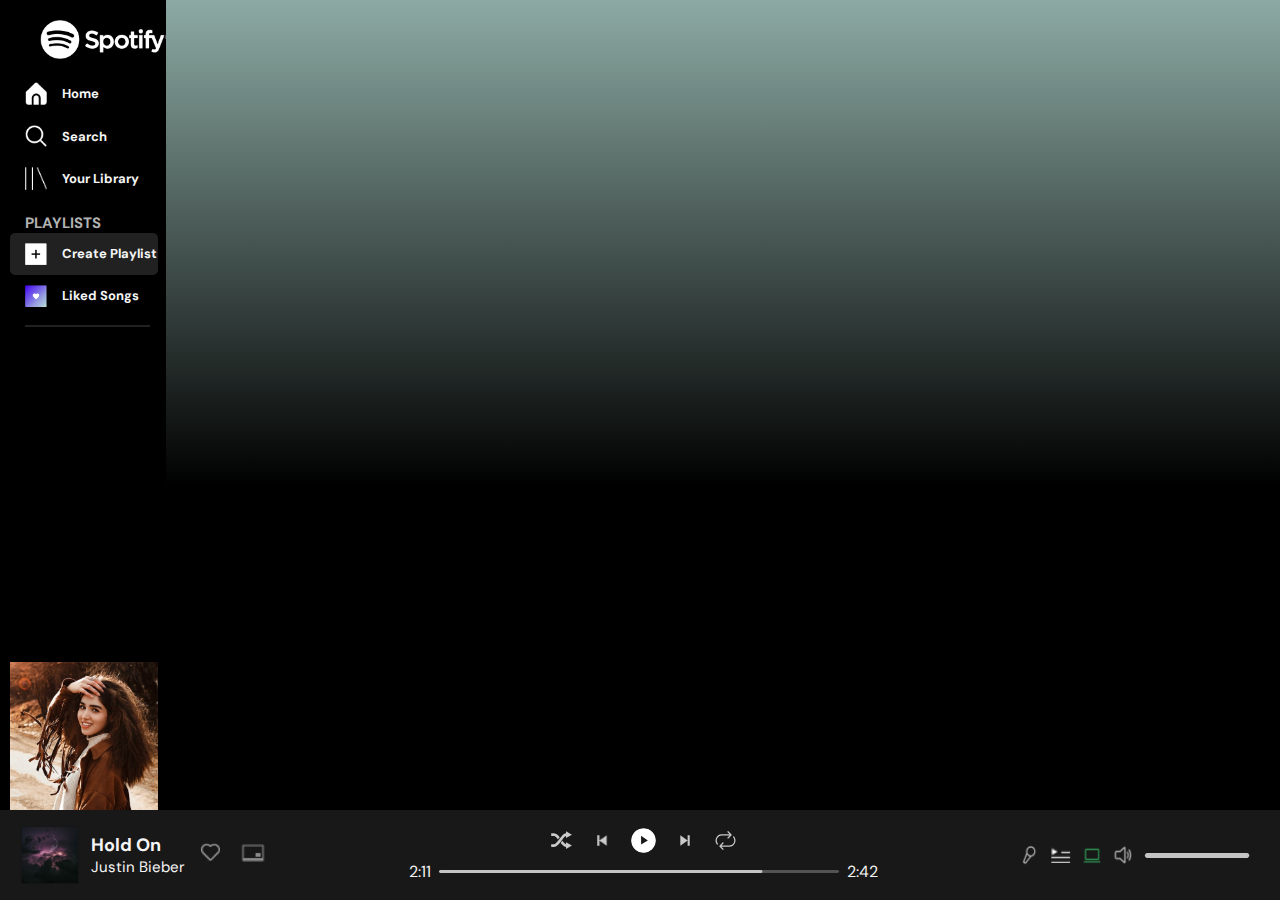
==== playlist.html @ 14665711 "Responsive for Mobile view" ====
<!DOCTYPE html>
<html lang="en">
  <head>
    <meta charset="UTF-8" />
    <meta name="viewport" content="width=device-width, initial-scale=1.0" />
    <link rel="stylesheet" href="playlist.css" />
    <title>Document</title>
  </head>
  <body>
    <div class="container">
      <!--************************ 30% left part ******************-->
      <div class="left-nav">
        <img src="Icons/Spotify logo.png" alt="" class="logo" />

        <!-- **************************************************************************** -->
        <div class="home-container">
          <div class="home ">
            <img src="Icons/Home.png" alt="" class="leftnavimg" />
            <h2 class="leftnavh2">Home</h2>
          </div>

          <div class="search">
            <img src="Icons/Search.png" alt="" class="leftnavimg" />
            <h2 class="leftnavh2">Search</h2>
          </div>

          <div class="library ">
            <img src="Icons/Your library.png" alt="" class="leftnavimg" />
            <h2 class="leftnavh2">Your Library</h2>
          </div>
        </div>

        <!-- **************************************************************** -->

        <div class="playlist-container">
          <h2>PLAYLISTS</h2>
          <div class="playlist active">
            <img src="Icons/plus.png" alt="" class="leftnavimg" />
            <h2 class="leftnavh2">Create Playlist</h2>
          </div>

          <div class="liked-songs">
            <img src="Icons/purpleheart.png" alt="" class="leftnavimg" />
            <h2 class="leftnavh2">Liked Songs</h2>
          </div>

          <div class="line"></div>
        </div>
        
        <div class="leftnav-Bottom">
            <img src="Icons/imgs/album art.png" alt="">
        </div>

      </div>

      <!-- ******************************************************* -->

      <!-- ************************************************************** -->

      <!-- *************** 70%part Right ***************** -->
      <div class="right-part">
        <div class="right60-Top"></div>
        <div class="right40-Bottom"></div>
      </div>
    </div>


    <!--****************Player Controls part Bottom********  -->

    <div class="bottom">
        <!-- ===========Bottom left============== -->
        <div class="songName">
          <img src="Icons/imgs/Rectangle 9.png" alt="" />
          <div>
            <h2>Hold On</h2>
            <p>Justin Bieber</p>
          </div>
          <!-- <div class="heart">&#x2661;</div> -->
          <div class="heart">
            <img class="heart" src="Icons/heart.png" alt="">
          </div>
          
          <div class="heart">
          <img src="Icons/pip.png" alt="">
        </div>


        </div>
  
        <!-- ===========Bottom Middle============== -->
        <div class="playControls">
          <div class="control">
            <img class="musichov" src="Icons/shuffle.svg" alt="shuffle" />
            <img class="musichov" src="Icons/previous.png" alt="backward" />
            <img class="musichov play" src="Icons/resume.svg" alt="play/pause" />
            <img class="musichov" src="Icons/next.svg" alt="forward" />
            <img class="musichov" src="Icons/loop.svg" alt="loop" />
          </div>
          <div class="bar">
            <p>2:11</p>
            <img class="music-bar" src="Icons/musicbar.png" alt="" />
            <p>2:42</p>
          </div>
        </div>
  
        <!-- ===========Bottom Right============== -->
        <div class="volume">
          <img class="vol" src="Icons/microphone.png" alt="" />
          <img class="vol" src="Icons/list.png" alt="" />
          <img class="vol" src="Icons/carbon_laptop.png" alt="" />
          <img class="vol" src="Icons/speaker-white.png" alt="" />
          <img src="Icons/volume-bar.png" alt="" />
         
        </div>
      </div>
  </body>
</html>
---- playlist.css ----
@import url('https://fonts.googleapis.com/css2?family=DM+Sans:ital,opsz,wght@0,9..40,100;0,9..40,200;0,9..40,300;0,9..40,400;0,9..40,500;0,9..40,600;0,9..40,700;0,9..40,800;0,9..40,900;0,9..40,1000;1,9..40,100;1,9..40,200;1,9..40,300;1,9..40,400;1,9..40,500;1,9..40,600;1,9..40,700;1,9..40,800;1,9..40,900;1,9..40,1000&display=swap');

*{
    margin: 0;
    padding: 0;
    box-sizing: border-box;
    font-family: 'DM Sans', sans-serif;


   }
   *::-webkit-scrollbar {
      display: none;
    }
   


.container{
    width: 100%;
    height: 90vh;
    display: flex;
    background-color: #000000;
}

.left-nav{
    margin-left: 10px;
    padding-top: 20px;
    width: 14%;
    display: flex;
    flex-direction: column;
    /* justify-content: space-between;   */
    gap: .8rem;
    background-color: #000000;
    height: 100%;
    overflow-y: scroll;
    position: relative;
}


.right-part{
   overflow-y: scroll;
    width: 85%;
    height: 100%;
    background-color: #212121;
    
}
.logo{
    width: 130px;
    margin-left: 30px;
}
.home, .search, .library, .playlist,
 .liked-songs, .episodes, .install{
    display: flex;
    align-items: center;
    padding-top: 10px;
    padding-bottom: 10px;
    padding-left: 15px;
    border-radius: 5px;
    width: 95%;
    transition: all 0.2s ease-in-out;
 }

 .home:hover, .search:hover, 
 .library:hover, .playlist:hover,
 .liked-songs:hover, .episodes:hover, .install:hover{
  cursor: pointer;
  background-color: #212121;
 }
 
.home-container, .playlist-container, 
.fav-tags{
    display: flex;
    flex-direction: column;
}

.active{
    background-color: #212121;
    
}


 .leftnavh2{
    font-size: 13px;
    color: whitesmoke;
 }

 .leftnavimg{
    width: 22px;
    margin-right: 15px;
 }
.playlist-container>h2{
    color: #B3B3B3;
    font-size: 15px;
    padding-left: 15px;
}
.line{
    width: 80%;
    height: 2px;
    background-color: #212121;
    justify-content: center;
    margin-top: 8px;
    margin-left: 15px;
}


.right-part{
    background-color: red;
}

.leftnav-Bottom>img{
    position: absolute;
    bottom: 0px;
    width: 95%
}


/* **********Right Part Startss********** */

.right-part{
  display: flex;
  flex-direction: column;
  justify-content: space-between;
  width: 100%;
  height: 100%;
}
.right60-Top{
  background-image: linear-gradient(#8CAAA3,#000000);
  width: 100%;
  height: 60%;
}
.right40-Bottom{
  background-color: #000000;
  width: 100%;
  height: 40%;
}




/* *********Bottom Palyer Controls Part************* */

.bottom{
    padding: 40px 20px;
    width: 100%;
    height: 10vh;
    background-color: #181818;
    display: flex;
    justify-content: space-between;
    align-items: center;
    
   
  }
  /* <!-- ===========Bottom left============== */
  .songName{
    display: flex;
    align-items: center;
    gap: 0.7rem;
  }
  .songName img{
    width: 60px;
  }
  .songName>div>h2{
    font-size: 18px;
    color: whitesmoke;
  }
  .songName>div>p{
    font-size: 15px;
    color: whitesmoke;
  }
 
 
  /* <!-- ===========Bottom Middle============= */
  .playControls{
    display: flex;
    flex-direction: column;
    gap: 0.5rem;
    
  }
  .playControls>.control{
    display: flex;
    justify-content: center;
    align-items: center;
    gap: 1rem;
  }
  .control>img{
    width: 25px;
  }
  
  .bar{
    display: flex;
    align-items: center;
    gap: 0.5rem;
    color: whitesmoke;
  }
  .music-bar{
    width: 400px;
  }
  .musichov{
   mix-blend-mode: screen;
   transition: all 0.2s ease-in;
  }
  .musichov:hover{
   box-shadow: 1px 1px 20px gray;
   cursor: pointer;
  }
  .play{
    border-radius: 50%;
    overflow: hidden;
   }
 
  /* <!-- ===========Bottom Right============= */
  .volume{
    display: flex;
    align-items: center;
    gap: 0.7rem;
    padding-right: 10px;
  }
  .vol{
    width: 20px;
    mix-blend-mode: screen;
    transition: all 0.2s ease-in;
  }
 
  .black-spek{
    width: 45px;
  }
  .vol:hover{
   box-shadow: 1px 1px 10px rgb(71, 71, 71);
   cursor: pointer;
  }
  
/* 
  .heart {
    color: white;
  } */
  .heart>img{
    width: 30px;
  }
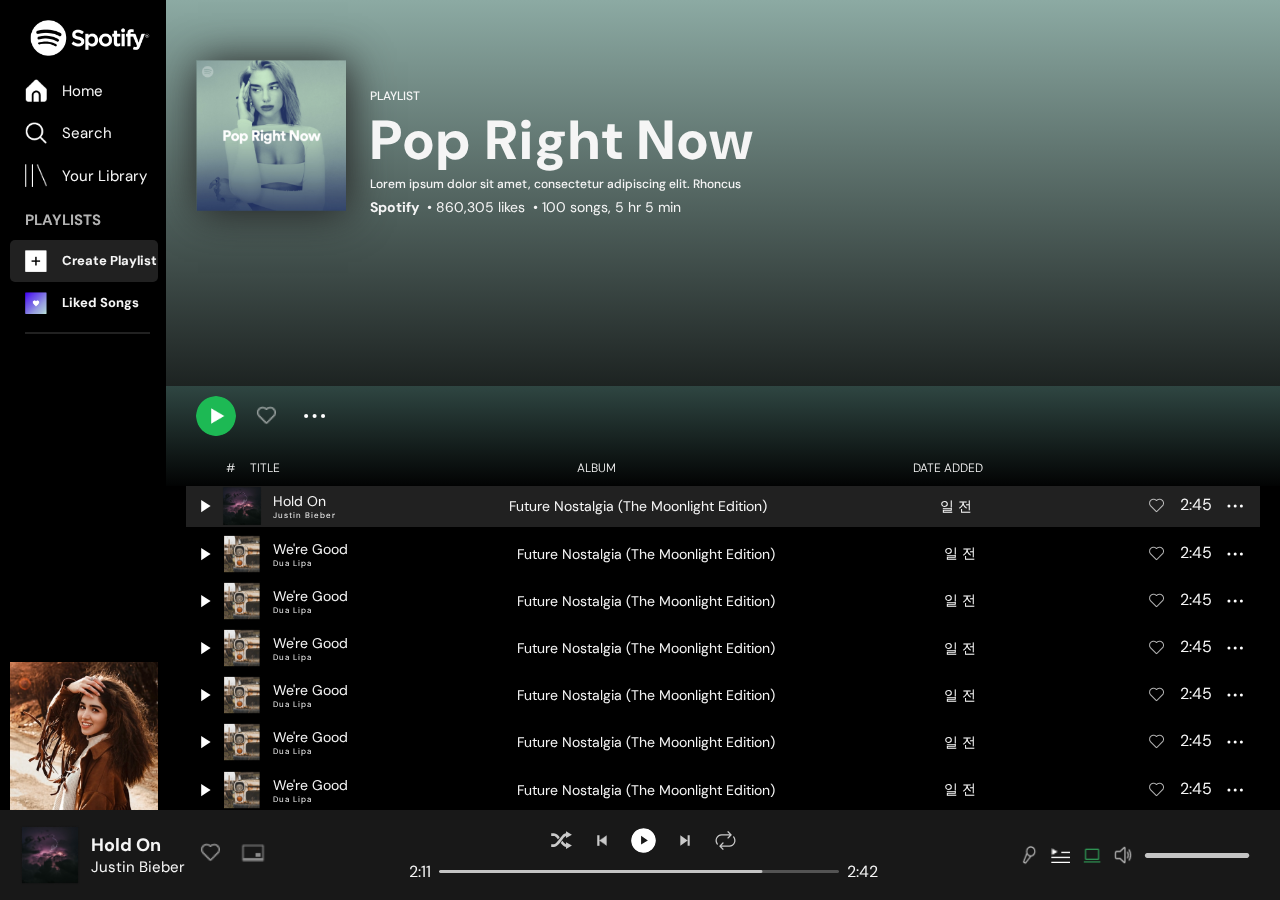
==== commit a8535009: "full complete" ====
--- a/playlist.html
+++ b/playlist.html
@@ -14,19 +14,22 @@
 
         <!-- **************************************************************************** -->
         <div class="home-container">
-          <div class="home ">
+          <div class="home">
             <img src="Icons/Home.png" alt="" class="leftnavimg" />
-            <h2 class="leftnavh2">Home</h2>
+            <!-- <h2 class="leftnavh2">Home</h2> -->
+            <a href="index.html">Home</a>
           </div>
 
           <div class="search">
             <img src="Icons/Search.png" alt="" class="leftnavimg" />
-            <h2 class="leftnavh2">Search</h2>
-          </div>
-
-          <div class="library ">
+            <!-- <h2 class="leftnavh2">Search</h2> -->
+            <a href="#">Search</a>
+          </div>
+
+          <div class="library">
             <img src="Icons/Your library.png" alt="" class="leftnavimg" />
-            <h2 class="leftnavh2">Your Library</h2>
+            <!-- <h2 class="leftnavh2">Your Library</h2> -->
+            <a href="#">Your Library</a>
           </div>
         </div>
 
@@ -46,11 +49,10 @@
 
           <div class="line"></div>
         </div>
-        
+
         <div class="leftnav-Bottom">
-            <img src="Icons/imgs/album art.png" alt="">
-        </div>
-
+          <img src="Icons/imgs/album art.png" alt="" />
+        </div>
       </div>
 
       <!-- ******************************************************* -->
@@ -59,59 +61,268 @@
 
       <!-- *************** 70%part Right ***************** -->
       <div class="right-part">
-        <div class="right60-Top"></div>
-        <div class="right40-Bottom"></div>
+        <div class="right60-Top">
+        
+          <div class="T60top">
+            <div class="music-banner">
+              <img src="Icons/imgs/pop-rn3.png" alt="">
+            </div>
+            <div>
+              <div class="texts">
+                <p>PLAYLIST</p>
+                <h1>Pop Right Now</h1>
+                <p>Lorem ipsum dolor sit amet, consectetur adipiscing elit. Rhoncus</p>
+              </div>
+    
+              <div class="uls">
+                <p>Spotify</p>
+                <p>&#8226; 860,305 likes</p> 
+                <p>&#8226; 100 songs, 5 hr 5 min</p>          
+              </div>
+            </div>
+          </div>
+          
+
+
+
+          <div class="greenheart">
+            <div>
+              <img class="play" id="greenplay" src="Icons/play.png" alt="">
+              <img src="Icons/heart.png" alt="">
+              <img src="Icons/threedot.svg" alt="">
+            </div>
+            
+            <div class="bottomHash">
+              <pre>#     TITLE</pre>
+              <p>ALBUM</p>
+              <p>DATE ADDED</p>
+              <div></div>
+            </div>
+          </div>
+
+          
+         
+        </div>
+
+
+
+
+
+
+
+
+
+
+
+<!--******* 1st Horizontal Card*************** -->
+        <div class="right40-Bottom">
+          <div class="plying-songs active">
+            <div>
+              <img src="Icons/Polygon.svg" alt="play" />
+              <img class="playing" src="Icons/imgs/Rectangle 9.png" alt="">
+                <div class="song-name">
+                  <h3>Hold On</h3>
+                  <p class="singer">Justin Bieber</p>
+                </div>
+            </div>
+            <p>Future Nostalgia (The Moonlight Edition)</p>
+            <p class="korean">일 전</p>
+            <div>
+              <img src="Icons/heart.png" alt="liked">
+              <p>2:45</p>
+              <img src="Icons/threedot.svg" alt="">
+            </div>
+          </div>
+          <!-- **********second******************************************* -->   
+          <div class="plying-songs">
+            <div>
+              <img src="Icons/Polygon.svg" alt="play" />
+              <img class="playing" src="Icons/list img.png" alt="">
+                <div class="song-name">
+                  <h3>We're Good</h3>
+                  <p class="singer">Dua Lipa</p>
+                </div>
+            </div>
+            <p>Future Nostalgia (The Moonlight Edition)</p>
+            <p class="korean">일 전</p>
+            <div>
+              <img src="Icons/heart.png" alt="liked">
+              <p>2:45</p>
+              <img src="Icons/threedot.svg" alt="">
+            </div>
+          </div>
+ <!-- **********third******************************************* -->  
+          <div class="plying-songs">
+            <div>
+              <img src="Icons/Polygon.svg" alt="play" />
+              <img class="playing" src="Icons/list img.png" alt="">
+                <div class="song-name">
+                  <h3>We're Good</h3>
+                  <p class="singer">Dua Lipa</p>
+                </div>
+            </div>
+            <p>Future Nostalgia (The Moonlight Edition)</p>
+            <p class="korean">일 전</p>
+            <div>
+              <img src="Icons/heart.png" alt="liked">
+              <p>2:45</p>
+              <img src="Icons/threedot.svg" alt="">
+            </div>
+          </div>
+   <!-- **********fourth******************************************* -->  
+          <div class="plying-songs">
+            <div>
+              <img src="Icons/Polygon.svg" alt="play" />
+              <img class="playing" src="Icons/list img.png" alt="">
+                <div class="song-name">
+                  <h3>We're Good</h3>
+                  <p class="singer">Dua Lipa</p>
+                </div>
+            </div>
+            <p>Future Nostalgia (The Moonlight Edition)</p>
+            <p class="korean">일 전</p>
+            <div>
+              <img src="Icons/heart.png" alt="liked">
+              <p>2:45</p>
+              <img src="Icons/threedot.svg" alt="">
+            </div>
+          </div>
+ <!-- **********fifth******************************************* -->  
+
+          <div class="plying-songs">
+            <div>
+              <img src="Icons/Polygon.svg" alt="play" />
+              <img class="playing" src="Icons/list img.png" alt="">
+                <div class="song-name">
+                  <h3>We're Good</h3>
+                  <p class="singer">Dua Lipa</p>
+                </div>
+            </div>
+            <p>Future Nostalgia (The Moonlight Edition)</p>
+            <p class="korean">일 전</p>
+            <div>
+              <img src="Icons/heart.png" alt="liked">
+              <p>2:45</p>
+              <img src="Icons/threedot.svg" alt="">
+            </div>
+          </div>
+
+    <!-- **********sixth******************************************* -->         
+          <div class="plying-songs">
+            <div>
+              <img src="Icons/Polygon.svg" alt="play" />
+              <img class="playing" src="Icons/list img.png" alt="">
+                <div class="song-name">
+                  <h3>We're Good</h3>
+                  <p class="singer">Dua Lipa</p>
+                </div>
+            </div>
+            <p>Future Nostalgia (The Moonlight Edition)</p>
+            <p class="korean">일 전</p>
+            <div>
+              <img src="Icons/heart.png" alt="liked">
+              <p>2:45</p>
+              <img src="Icons/threedot.svg" alt="">
+            </div>
+          </div>
+
+    <!-- **********seventh******************************************* -->         
+          <div class="plying-songs">
+            <div>
+              <img src="Icons/Polygon.svg" alt="play" />
+              <img class="playing" src="Icons/list img.png" alt="">
+                <div class="song-name">
+                  <h3>We're Good</h3>
+                  <p class="singer">Dua Lipa</p>
+                </div>
+            </div>
+            <p>Future Nostalgia (The Moonlight Edition)</p>
+            <p class="korean">일 전</p>
+            <div>
+              <img src="Icons/heart.png" alt="liked">
+              <p>2:45</p>
+              <img src="Icons/threedot.svg" alt="">
+            </div>
+          </div>
+
+        </div>
+
+
       </div>
     </div>
 
-
     <!--****************Player Controls part Bottom********  -->
 
     <div class="bottom">
-        <!-- ===========Bottom left============== -->
-        <div class="songName">
-          <img src="Icons/imgs/Rectangle 9.png" alt="" />
-          <div>
-            <h2>Hold On</h2>
-            <p>Justin Bieber</p>
-          </div>
-          <!-- <div class="heart">&#x2661;</div> -->
-          <div class="heart">
-            <img class="heart" src="Icons/heart.png" alt="">
-          </div>
-          
-          <div class="heart">
-          <img src="Icons/pip.png" alt="">
-        </div>
-
-
-        </div>
-  
-        <!-- ===========Bottom Middle============== -->
-        <div class="playControls">
-          <div class="control">
-            <img class="musichov" src="Icons/shuffle.svg" alt="shuffle" />
-            <img class="musichov" src="Icons/previous.png" alt="backward" />
-            <img class="musichov play" src="Icons/resume.svg" alt="play/pause" />
-            <img class="musichov" src="Icons/next.svg" alt="forward" />
-            <img class="musichov" src="Icons/loop.svg" alt="loop" />
-          </div>
-          <div class="bar">
-            <p>2:11</p>
-            <img class="music-bar" src="Icons/musicbar.png" alt="" />
-            <p>2:42</p>
-          </div>
-        </div>
-  
-        <!-- ===========Bottom Right============== -->
-        <div class="volume">
-          <img class="vol" src="Icons/microphone.png" alt="" />
-          <img class="vol" src="Icons/list.png" alt="" />
-          <img class="vol" src="Icons/carbon_laptop.png" alt="" />
-          <img class="vol" src="Icons/speaker-white.png" alt="" />
-          <img src="Icons/volume-bar.png" alt="" />
-         
-        </div>
-      </div>
+      <!-- ===========Bottom left============== -->
+      <div class="songName">
+        <img src="Icons/imgs/Rectangle 9.png" alt="" />
+        <div>
+          <h2>Hold On</h2>
+          <p>Justin Bieber</p>
+        </div>
+        <!-- <div class="heart">&#x2661;</div> -->
+        <div class="heart">
+          <img class="heart" src="Icons/heart.png" alt="" />
+        </div>
+
+        <div class="heart pip">
+          <img src="Icons/pip.png" alt="" />
+        </div>
+      </div>
+      <div class="media-play">
+        <img class="musichov play" src="Icons/resume.svg" alt="play/pause" />
+      </div>
+
+      <!-- ===========Bottom Middle============== -->
+      <div class="playControls">
+        <div class="control">
+          <img class="musichov" src="Icons/shuffle.svg" alt="shuffle" />
+          <img class="musichov" src="Icons/previous.png" alt="backward" />
+          <img class="musichov play" src="Icons/resume.svg" alt="play/pause" />
+          <img class="musichov" src="Icons/next.svg" alt="forward" />
+          <img class="musichov" src="Icons/loop.svg" alt="loop" />
+        </div>
+        <div class="bar">
+          <p>2:11</p>
+          <img class="music-bar" src="Icons/musicbar.png" alt="" />
+          <p>2:42</p>
+        </div>
+       
+      </div>
+
+      <!-- ===========Bottom Right============== -->
+      <div class="volume">
+        <img class="vol" src="Icons/microphone.png" alt="" />
+        <img class="vol" src="Icons/list.png" alt="" />
+        <img class="vol" src="Icons/carbon_laptop.png" alt="" />
+        <img class="vol" src="Icons/speaker-white.png" alt="" />
+        <img src="Icons/volume-bar.png" alt="" />
+      </div>
+    </div>
+
+
+
+<!-- /***************MEdia Buttons********** -->
+    <div class="home-container-media">
+      <div class="home-media">
+        <img src="Icons/Home.png" alt=""/>
+        <a href="index.html">Home</a>
+      </div>
+
+      <div class="search-media">
+        <img src="Icons/Search.png" alt=""/>
+       <a href="#">Search</a>
+      </div>
+
+      <div class="library-media">
+        <img src="Icons/Your library.png" alt=""/>
+        <a href="#">Your Library</a>
+      </div>
+    </div>
+
+
+
+
   </body>
 </html>
--- a/playlist.css
+++ b/playlist.css
@@ -11,6 +11,12 @@
    *::-webkit-scrollbar {
       display: none;
     }
+    a{
+      color: whitesmoke;
+      text-decoration: none;
+      font-size: 15px;
+    }
+
    
 
 
@@ -44,8 +50,8 @@
     
 }
 .logo{
-    width: 130px;
-    margin-left: 30px;
+    width: 120px;
+    margin-left: 20px;
 }
 .home, .search, .library, .playlist,
  .liked-songs, .episodes, .install{
@@ -91,6 +97,7 @@
     color: #B3B3B3;
     font-size: 15px;
     padding-left: 15px;
+    margin-bottom: 10px;
 }
 .line{
     width: 80%;
@@ -111,6 +118,9 @@
     bottom: 0px;
     width: 95%
 }
+.right40-Bottom{
+  overflow-y: scroll;
+}
 
 
 /* **********Right Part Startss********** */
@@ -131,7 +141,162 @@
   background-color: #000000;
   width: 100%;
   height: 40%;
-}
+  display: flex;
+  flex-direction: column;
+  gap: 0.4rem;
+}
+
+
+
+
+
+
+
+/* Bottom 40% *******************/
+
+.plying-songs{
+  height: 45px;
+  
+  display: flex;
+  color: whitesmoke;
+  justify-content: space-between;
+  align-items: center;
+  padding: 0 15px;
+  margin: 0 20px;
+  transition: all 0.2s ease-in-out;
+  
+}
+.plying-songs:hover{
+  background-color: #212121;
+}
+
+.playing{
+  width: 40px;
+  height: 40px;
+}
+
+
+.plying-songs>div:first-child{
+  /* background-color: red; */
+  display: flex;
+  align-items: center;
+  gap: 0.7rem;
+
+}
+.plying-songs>div:last-child{
+  display: flex;
+  gap: .7rem;
+}
+.song-name>h3{
+  font-size: 14px;
+  font-weight: 400;
+}
+.song-name>p{
+  font-size: 8px;
+  font-weight: 400;
+  letter-spacing: 1px;
+}
+.plying-songs>p{
+  font-size: 14px;
+}
+
+
+
+
+/* top60*********** */
+.right60-Top{
+  width: 100%;
+  
+  padding-top: 60px;
+  display: flex;
+  flex-direction: column;
+  justify-content: space-between;
+
+}
+.T60top{
+  display: flex;
+  align-items: end;
+  gap: 1.5rem;
+  padding-left: 30px;
+  color: whitesmoke;
+}
+.texts>h1{
+  font-size:55px;
+  font-weight: 800;
+  color: whitesmoke;
+  letter-spacing: 2px;
+}
+.texts{
+  margin-bottom: .4rem;
+}
+.texts>p{
+  font-size: 12px;
+  font-weight: 500;
+}
+.uls{
+  display: flex;
+  gap: .5rem; 
+}
+.uls>p{
+  font-size: 14px;
+}
+.uls>p:first-child{
+  font-weight: bold;
+}
+
+.music-banner>img{
+  width: 150px;
+  box-shadow: 2px 2px 40px #212121;
+}
+
+.greenheart{
+  background-color: #1D2322;
+  background-image: linear-gradient(#2f4642, #020303);
+  padding-left: 30px;
+  display: flex;
+  flex-direction: column;
+  gap: 1.5rem;
+  padding-top: 10px;
+  padding-bottom: 10px;
+}
+.greenheart>div:first-child{
+  display: flex;
+  align-items: center;
+  gap: 1rem;
+}
+.greenheart>div:first-child>img{
+  width:30px;
+}
+
+#greenplay{
+  width: 40px;
+}
+
+
+
+
+.bottomHash{
+  padding-left: 30px;
+  display: flex;
+  justify-content: space-between;
+  color: whitesmoke;
+  font-size: 12px;
+  font-weight: 300;
+
+  padding-left: 30px;
+}
+
+
+
+
+
+
+
+
+
+
+
+
 
 
 
@@ -234,4 +399,191 @@
   } */
   .heart>img{
     width: 30px;
-  }+  }
+
+  .home-container-media{
+    display: none;
+  }
+  .media-play{
+    display: none;
+  }
+
+
+
+
+
+
+
+
+
+
+
+  /* Media Queries */
+ /* Extra small devices (phones, 600px and down) */
+@media only screen and (max-width: 412px) {
+   
+  body{
+    background-color: #000000;
+  }
+  .left-nav{
+    display: none;
+  }
+  .playControls{
+    display: none;
+  }
+  .volume{
+    display: none;
+  }
+  .pip{
+    display: none;
+  }
+  .container{
+    height: 84vh;
+  }
+  .T60top{
+    display: flex;
+    flex-direction: column;
+    align-items: center;
+    padding-left: 0;
+    gap: 1rem;
+  }
+  .texts>h1{
+    font-size: 40px;
+    letter-spacing: 0;
+  }
+  .music-banner>img{
+    width: 180px;
+  }
+  .texts>p:last-child{
+    display: none;
+  }
+  .right60-Top{
+    padding-top: 40px;
+  }
+  .greenheart{
+    padding-left: 0;
+  }
+  .greenheart>div:first-child {
+    padding-left: 30px;
+   
+}
+.plying-songs>p {
+  font-size: 10px;
+}
+.song-name>h3 {
+  font-size: 11px;
+}
+.singer{
+  display: none;
+}
+.korean{
+  display: none;
+}
+
+.plying-songs {
+  margin: 0 0;
+}
+.songName>div>p {
+  font-size: 12px;
+  
+}
+.songName>div>h2 {
+  font-size: 16px;;
+}
+
+.media-play{
+
+  display: block;
+ 
+}
+.media-play>img{
+  width: 35px;
+}
+.home-media, 
+.search-media, 
+.library-media{
+  transition: all 0.2s ease-in-out;
+}
+
+.home-media>img:hover, 
+.search-media>img:hover, 
+.library-media>img:hover{
+  transform: rotate(10deg);
+}
+
+
+
+
+
+
+
+  /* Bottom */
+  .home-container-media{
+    display: flex;
+    width: 100%;
+   
+    justify-content: space-between;
+    align-items: center;
+    background-color:#181818;
+    padding: 9px 30px;
+    
+  }
+  .home-media,.search-media, .library-media {
+    display: flex;
+    flex-direction: column;
+    /* background-color: #1ED760; */
+    align-items: center;
+  }
+  .home-media>img, .search-media>img, 
+  .library-media>img {
+    width: 20px;
+  }
+  .home-media>a, .search-media>a, 
+  .library-media>a{
+    font-size: 13px;
+    padding-top: 5px;
+  }
+
+  
+
+}
+
+
+
+
+
+
+
+
+
+
+@media only screen and (max-width: 600px) and (min-width: 400px){
+  body{
+
+    background-color: red;
+  }
+}
+
+/* Small devices (portrait tablets and large phones, 600px and up) */
+@media only screen and (min-width: 600px) {
+  
+
+}
+
+/* Medium devices (landscape tablets, 768px and up) */
+@media only screen and (min-width: 768px) {
+  
+
+}
+
+/* Large devices (laptops/desktops, 992px and up) */
+@media only screen and (min-width: 992px) {
+  
+
+}
+
+/* Extra large devices (large laptops and desktops, 1200px and up) */
+@media only screen and (min-width: 1200px) {
+  
+
+}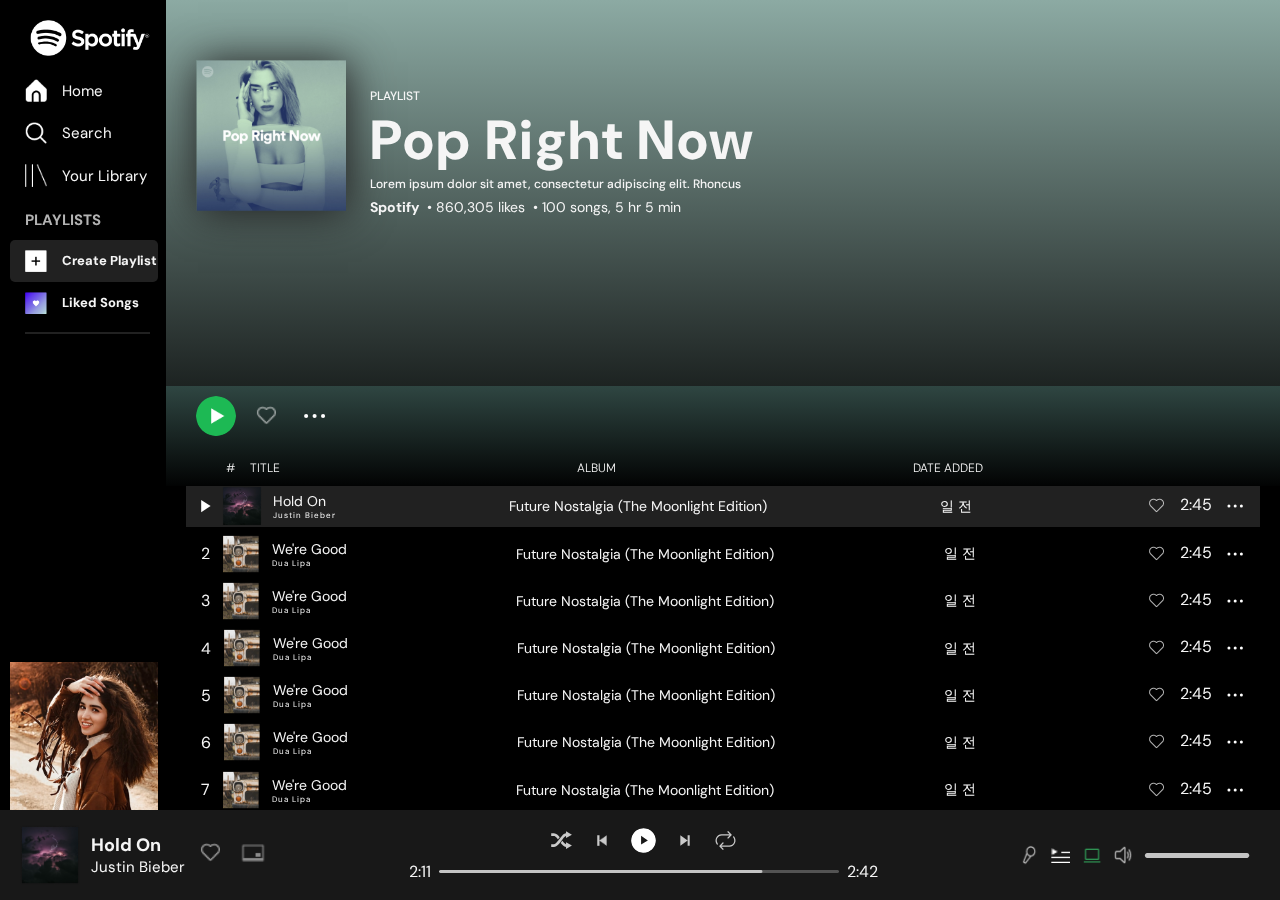
==== commit 834237da: "correction" ====
--- a/playlist.html
+++ b/playlist.html
@@ -136,7 +136,7 @@
           <!-- **********second******************************************* -->   
           <div class="plying-songs">
             <div>
-              <img src="Icons/Polygon.svg" alt="play" />
+              <p>2</p>
               <img class="playing" src="Icons/list img.png" alt="">
                 <div class="song-name">
                   <h3>We're Good</h3>
@@ -154,7 +154,7 @@
  <!-- **********third******************************************* -->  
           <div class="plying-songs">
             <div>
-              <img src="Icons/Polygon.svg" alt="play" />
+              <p>3</p>
               <img class="playing" src="Icons/list img.png" alt="">
                 <div class="song-name">
                   <h3>We're Good</h3>
@@ -172,7 +172,7 @@
    <!-- **********fourth******************************************* -->  
           <div class="plying-songs">
             <div>
-              <img src="Icons/Polygon.svg" alt="play" />
+              <p>4</p>
               <img class="playing" src="Icons/list img.png" alt="">
                 <div class="song-name">
                   <h3>We're Good</h3>
@@ -191,7 +191,7 @@
 
           <div class="plying-songs">
             <div>
-              <img src="Icons/Polygon.svg" alt="play" />
+              <p>5</p>
               <img class="playing" src="Icons/list img.png" alt="">
                 <div class="song-name">
                   <h3>We're Good</h3>
@@ -210,7 +210,7 @@
     <!-- **********sixth******************************************* -->         
           <div class="plying-songs">
             <div>
-              <img src="Icons/Polygon.svg" alt="play" />
+              <p>6</p>
               <img class="playing" src="Icons/list img.png" alt="">
                 <div class="song-name">
                   <h3>We're Good</h3>
@@ -229,7 +229,7 @@
     <!-- **********seventh******************************************* -->         
           <div class="plying-songs">
             <div>
-              <img src="Icons/Polygon.svg" alt="play" />
+              <p>7</p>
               <img class="playing" src="Icons/list img.png" alt="">
                 <div class="song-name">
                   <h3>We're Good</h3>
--- a/playlist.css
+++ b/playlist.css
@@ -109,9 +109,9 @@
 }
 
 
-.right-part{
+/* .right-part{
     background-color: red;
-}
+} */
 
 .leftnav-Bottom>img{
     position: absolute;
@@ -558,10 +558,7 @@
 
 
 @media only screen and (max-width: 600px) and (min-width: 400px){
-  body{
-
-    background-color: red;
-  }
+  
 }
 
 /* Small devices (portrait tablets and large phones, 600px and up) */
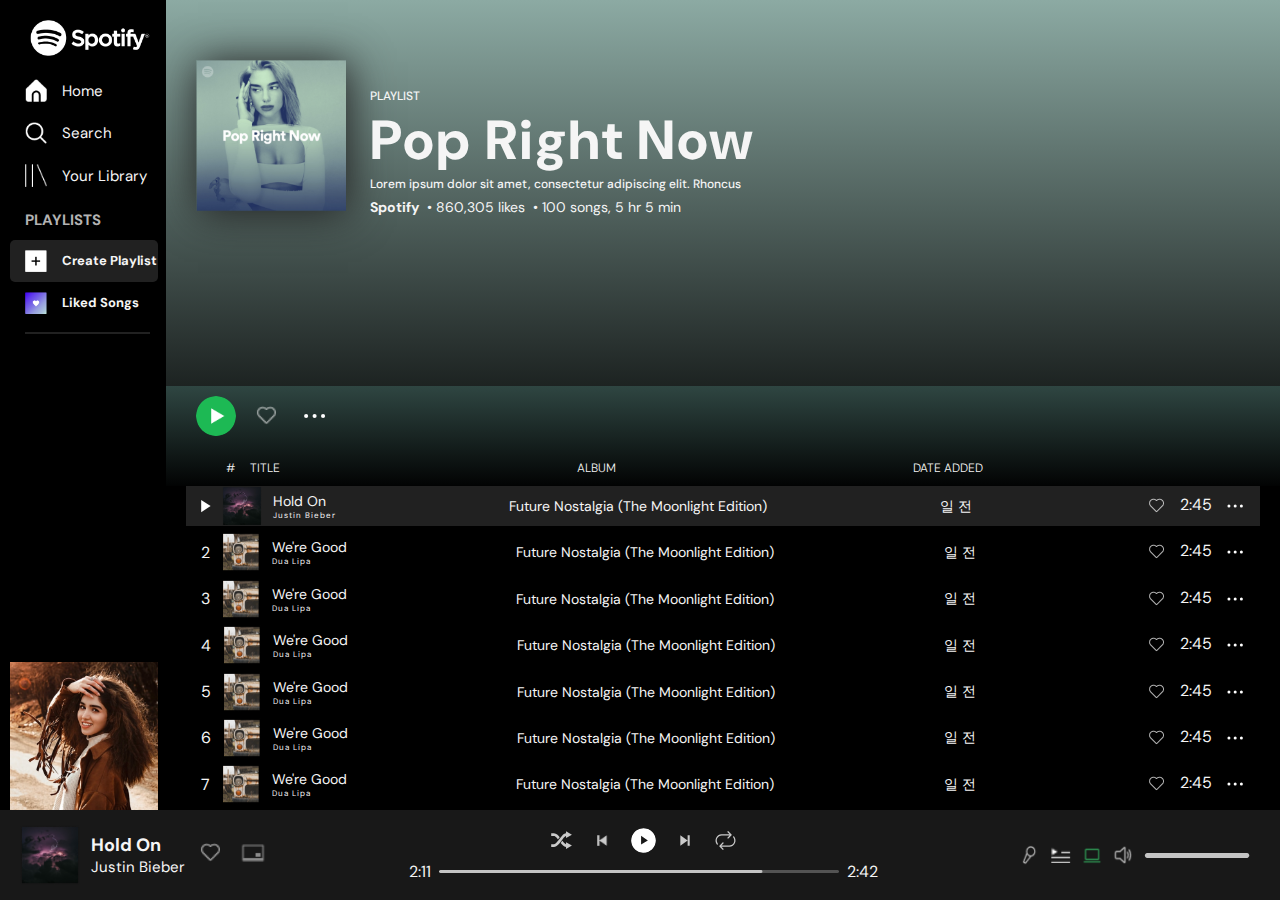
==== commit 76899be4: "bottom fix" ====
--- a/playlist.html
+++ b/playlist.html
@@ -245,6 +245,61 @@
             </div>
           </div>
 
+ <!-- **********eight******************************************* -->          
+          <div class="plying-songs">
+            <div>
+              <p>7</p>
+              <img class="playing" src="Icons/list img.png" alt="">
+                <div class="song-name">
+                  <h3>We're Good</h3>
+                  <p class="singer">Dua Lipa</p>
+                </div>
+            </div>
+            <p>Future Nostalgia (The Moonlight Edition)</p>
+            <p class="korean">일 전</p>
+            <div>
+              <img src="Icons/heart.png" alt="liked">
+              <p>2:45</p>
+              <img src="Icons/threedot.svg" alt="">
+            </div>
+          </div>
+ <!-- **********Nine******************************************* -->          
+          <div class="plying-songs">
+            <div>
+              <p>7</p>
+              <img class="playing" src="Icons/list img.png" alt="">
+                <div class="song-name">
+                  <h3>We're Good</h3>
+                  <p class="singer">Dua Lipa</p>
+                </div>
+            </div>
+            <p>Future Nostalgia (The Moonlight Edition)</p>
+            <p class="korean">일 전</p>
+            <div>
+              <img src="Icons/heart.png" alt="liked">
+              <p>2:45</p>
+              <img src="Icons/threedot.svg" alt="">
+            </div>
+          </div>
+   <!-- **********Tenth******************************************* -->        
+          <div class="plying-songs">
+            <div>
+              <p>7</p>
+              <img class="playing" src="Icons/list img.png" alt="">
+                <div class="song-name">
+                  <h3>We're Good</h3>
+                  <p class="singer">Dua Lipa</p>
+                </div>
+            </div>
+            <p>Future Nostalgia (The Moonlight Edition)</p>
+            <p class="korean">일 전</p>
+            <div>
+              <img src="Icons/heart.png" alt="liked">
+              <p>2:45</p>
+              <img src="Icons/threedot.svg" alt="">
+            </div>
+          </div>
+
         </div>
 
 
@@ -252,7 +307,7 @@
     </div>
 
     <!--****************Player Controls part Bottom********  -->
-
+    <div class="wrapper">
     <div class="bottom">
       <!-- ===========Bottom left============== -->
       <div class="songName">
@@ -320,7 +375,7 @@
         <a href="#">Your Library</a>
       </div>
     </div>
-
+</div>
 
 
 
--- a/playlist.css
+++ b/playlist.css
@@ -544,6 +544,22 @@
     padding-top: 5px;
   }
 
+  .wrapper {
+    position: absolute;
+    bottom: 0;
+    width: 100vw;
+  }
+
+  .bottom {
+    padding: 12px 20px;
+    width: 100%;
+    height: 10vh;
+    background-color: #181818;
+    display: flex;
+    justify-content: space-between;
+    align-items: center;
+}
+
   
 
 }
